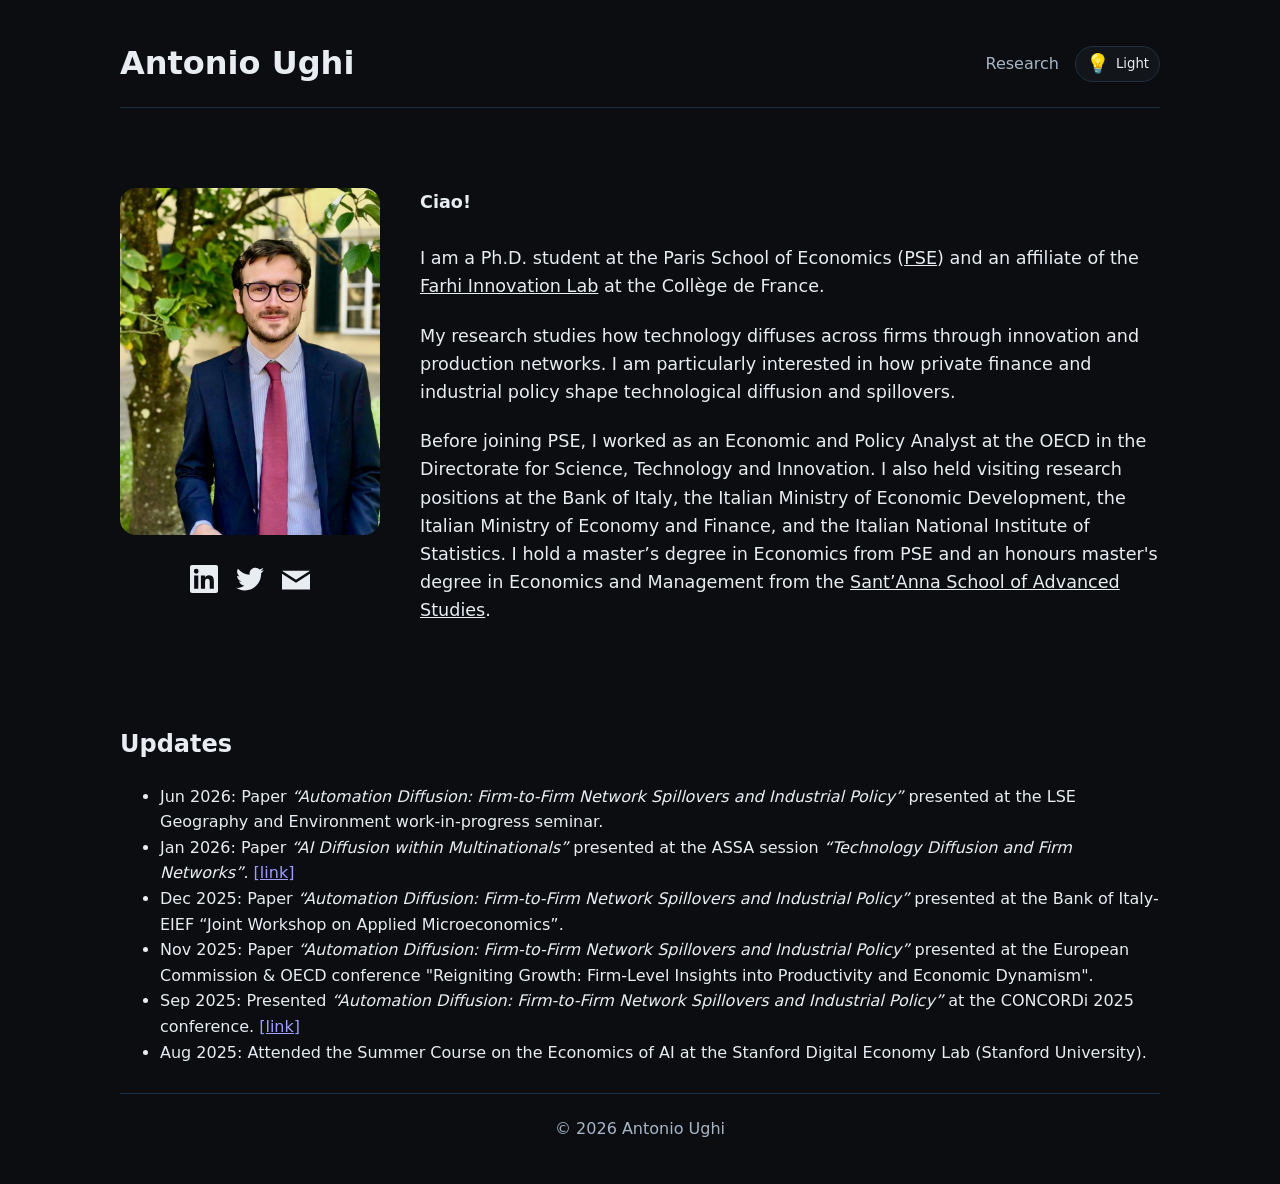
==== index.html @ b4d033c6 "Add files via upload" ====
<!DOCTYPE html>
<html lang="en">
<head>
  <meta charset="utf-8" />
  <meta name="viewport" content="width=device-width, initial-scale=1" />
  <title>Antonio Ughi</title>
  <meta name="description" content="Personal website of Antonio Ughi." />
  <meta name="theme-color" content="#0b0d10" />
  <link rel="stylesheet" href="assets/styles.css" />
  <!-- Set the saved theme before CSS paints, even when external JS is unavailable. -->
  <script>
    (function () {
      var theme = "dark";
      try { theme = localStorage.getItem("website-theme") || "dark"; } catch (e) {}
      document.documentElement.setAttribute("data-theme", theme === "light" ? "light" : "dark");
    })();
  </script>
  <!-- Theme essentials duplicated here so HTML-only updates still work with the old stylesheet. -->
  <style>
    html[data-theme="dark"] {
      color-scheme: dark;
      --bg:#0b0d10; --bg2:#0f1419; --card:#12161b; --text:#e8edf2;
      --muted:#a7b6c6; --accent:#7dd3fc; --accent2:#a78bfa; --border:#203040;
      --card-link:#e8edf2; --card-link-hover:#a7b6c6;
    }
    html[data-theme="light"] {
      color-scheme: light;
      --bg:#fafafa; --bg2:#f1f5f9; --card:#ffffff; --text:#232c36;
      --muted:#556371; --accent:#17639b; --accent2:#6d4fb3; --border:#dce3e9;
      --card-link:#17639b; --card-link-hover:#0f4772;
    }
    html[data-theme="light"] .card a { color:var(--card-link); }
    html[data-theme="light"] .card a:hover { color:var(--card-link-hover); }
    html[data-theme="light"] .logo img { filter:none; }
    .description p.intro-greeting { margin-bottom:28px; }
    nav { display:flex; align-items:center; }
    .theme-toggle {
      display:inline-flex; align-items:center; justify-content:center; gap:6px;
      margin-left:16px; padding:5px 10px; min-height:36px;
      border:1px solid var(--border); border-radius:20px;
      background:var(--card); color:var(--text); font:inherit; font-size:0.85rem;
      line-height:1; cursor:pointer; white-space:nowrap;
    }
    .theme-toggle:hover { border-color:var(--accent); color:var(--accent); }
    .theme-toggle:focus-visible { outline:2px solid var(--accent); outline-offset:3px; }
    .theme-emoji { display:inline-block; font-size:19px; line-height:1; font-family:"Apple Color Emoji","Segoe UI Emoji","Noto Color Emoji",sans-serif; }
    .theme-label { font-size:0.83rem; }
    @media(max-width:700px) {
      header { gap:8px; }
      nav { gap:8px; }
      nav a { margin-left:0; font-size:.87rem; }
      .theme-toggle { margin-left:2px; width:36px; height:36px; padding:0; flex-shrink:0; }
      .theme-label { display:none; }
    }
    @media(max-width:400px) {
      .wrap { padding:16px; }
      header .brand { gap:7px; }
      .logo { width:34px; height:34px; }
      header .brand strong { font-size:.85rem; }
      nav { gap:6px; }
      nav a { font-size:.82rem; }
      .theme-toggle { width:32px; height:32px; }
    }
  </style>

  <link rel="icon" type="image/png" href="favicon.png" />

</head>

<body>
  <div class="wrap">

    <!-- DESKTOP HEADER -->
    <header class="desktop-header">
      <div class="brand">
        <div class="site-title">Antonio Ughi</div>
      </div>

      <nav>
        <a href="research.html">Research</a>

        <button type="button" class="theme-toggle" aria-label="Switch to light mode" title="Switch to light mode" aria-pressed="false">
          <span class="theme-emoji" aria-hidden="true">💡</span>
          <span class="theme-label" aria-hidden="true">Light</span>
        </button>
      </nav>
    </header>

    <!-- MOBILE HEADER -->
    <header class="mobile-header">
      <div class="brand">
        <div class="logo">
          <img
            src="assets/AU_logo.jpeg"
            alt="Antonio Ughi"
            style="width:100%;height:100%;object-fit:cover;border-radius:12px;"
          />
        </div>
        <div><strong>Antonio Ughi</strong></div>
      </div>

      <nav>
        <a href="research.html">Research</a>

        <button type="button" class="theme-toggle" aria-label="Switch to light mode" title="Switch to light mode" aria-pressed="false">
          <span class="theme-emoji" aria-hidden="true">💡</span>
          <span class="theme-label" aria-hidden="true">Light</span>
        </button>
      </nav>
    </header>

    <!-- PROFILE AND DESCRIPTION -->
    <section class="hero aligned">
      <div>
        <img
          src="assets/AU.jpeg"
          alt="Antonio Ughi"
          class="profile-photo"
        />

        <!-- Contact icons -->
        <div class="social-links">

          <!-- LinkedIn -->
          <a
            href="https://www.linkedin.com/in/antonio-ughi-1ab396157/"
            target="_blank"
            rel="noopener noreferrer"
            aria-label="LinkedIn profile" title="LinkedIn profile"
          >
            <svg xmlns="http://www.w3.org/2000/svg" width="28" height="28"
                 viewBox="0 0 24 24" fill="currentColor"
                 aria-hidden="true" focusable="false">
              <path d="M20.447 20.452h-3.554v-5.569c0-1.328-.027-3.037-1.852-3.037-1.853 0-2.136 1.445-2.136 2.94v5.666H9.35V9h3.414v1.561h.049c.476-.9 1.637-1.85 3.37-1.85 3.601 0 4.267 2.37 4.267 5.455v6.286zM5.337 7.433a2.06 2.06 0 1 1 0-4.12 2.06 2.06 0 0 1 0 4.12zM7.119 20.452H3.555V9h3.564v11.452zM22.225 0H1.771C.792 0 0 .774 0 1.729v20.542C0 23.227.792 24 1.771 24h20.451C23.2 24 24 23.227 24 22.271V1.729C24 .774 23.2 0 22.222 0h.003z" />
            </svg>
          </a>

          <!-- Twitter/X -->
          <a
            href="https://x.com/antonioughi"
            target="_blank"
            rel="noopener noreferrer"
            aria-label="Twitter"
          >
            <svg xmlns="http://www.w3.org/2000/svg"
                 width="28" height="28"
                 viewBox="0 0 24 24"
                 fill="currentColor">
              <path d="M23.954 4.569c-.885.392-1.83.656-2.825.775 1.014-.611 1.794-1.574 2.163-2.723-.951.555-2.005.959-3.127 1.184-.897-.959-2.178-1.555-3.594-1.555-2.717 0-4.924 2.207-4.924 4.924 0 .39.045.765.127 1.124-4.09-.205-7.719-2.165-10.148-5.144-.424.729-.666 1.577-.666 2.475 0 1.708.869 3.216 2.188 4.099-.807-.026-1.566-.248-2.229-.616v.062c0 2.385 1.693 4.374 3.946 4.827-.413.111-.849.171-1.296.171-.317 0-.626-.03-.928-.086.627 1.956 2.444 3.379 4.6 3.419-1.68 1.318-3.809 2.105-6.102 2.105-.396 0-.788-.023-1.175-.069 2.189 1.401 4.768 2.215 7.557 2.215 9.054 0 14-7.496 14-13.986 0-.21 0-.423-.015-.634.962-.689 1.8-1.56 2.46-2.548l-.047-.02z"/>
            </svg>
          </a>

          <!-- Email -->
          <a
            href="mailto:antonio.ughi@psemail.eu"
            aria-label="Email"
          >
            <svg xmlns="http://www.w3.org/2000/svg"
                 width="28" height="28"
                 viewBox="0 0 24 24"
                 fill="currentColor">
              <path d="M12 12.713l11.985-7.713h-23.97l11.985 7.713zm0 2.574l-12-7.713v13.426h24v-13.426l-12 7.713z"/>
            </svg>
          </a>
        </div>
      </div>

      <div class="description">

        <p class="intro-greeting">
          <strong>Ciao!</strong>
        </p>

        <p style="margin-bottom: 1.2em;">
          I am a Ph.D. student at the Paris School of Economics
          (<a href="https://www.parisschoolofeconomics.eu/en/about-pse/"
              target="_blank">PSE</a>)
          and an affiliate of the
          <a href="https://www.farhi-innovation-lab.fr"
             target="_blank">Farhi Innovation Lab</a>
          at the Collège de France.
        </p>

        <p style="margin-bottom: 1.2em;">
          My research studies how technology diffuses across firms through
          innovation and production networks.
          I am particularly interested in how private finance and industrial
          policy shape technological diffusion and spillovers.
        </p>

        <p style="margin-bottom: 1.2em;">
          Before joining PSE, I worked as an Economic and Policy Analyst
          at the OECD in the Directorate for Science, Technology and
          Innovation. I also held visiting research positions at the
          Bank of Italy, the Italian Ministry of Economic Development,
          the Italian Ministry of Economy and Finance, and the Italian
          National Institute of Statistics.
          I hold a master’s degree in Economics from PSE and an honours
          master's degree in Economics and Management from the
          <a href="https://www.santannapisa.it/en/university/santanna-glance"
             target="_blank">Sant’Anna School of Advanced Studies</a>.
        </p>

      </div>
    </section>

    <!-- UPDATES -->
    <section class="updates">
      <h2>Updates</h2>

      <ul class="updates-list">

        <li>
          <span class="update-date">Jun 2026: </span>
          <span class="update-text">
            Paper <em>“Automation Diffusion: Firm-to-Firm Network Spillovers
            and Industrial Policy”</em> presented at the
            LSE Geography and Environment work-in-progress seminar.
          </span>
        </li>

        <li>
          <span class="update-date">Jan 2026:</span>
          <span class="update-text">
            Paper <em>“AI Diffusion within Multinationals”</em>
            presented at the ASSA session
            <em>“Technology Diffusion and Firm Networks”</em>.
            <a
              href="https://www.aeaweb.org/conference/2026/program/1206?q=eNqrVipOLS7OzM8LqSxIVbKqhnGVrJQMlWp1lBKLi_OTgRwlHaWS1KJcXAgrJbESKpSZmwphlWWmloO0FxUUXDAFTA1AegsS00GyhkAOXDCMpB5E"
              target="_blank"
              rel="noopener noreferrer"
            >[link]</a>
          </span>
        </li>

        <li>
          <span class="update-date">Dec 2025: </span>
          <span class="update-text">
            Paper <em>“Automation Diffusion: Firm-to-Firm Network Spillovers
            and Industrial Policy”</em> presented at the
            Bank of Italy-EIEF “Joint Workshop on Applied Microeconomics”.
          </span>
        </li>

        <li>
          <span class="update-date">Nov 2025: </span>
          <span class="update-text">
            Paper <em>“Automation Diffusion: Firm-to-Firm Network Spillovers
            and Industrial Policy”</em> presented at the European
            Commission &amp; OECD conference
            "Reigniting Growth: Firm-Level Insights into Productivity
            and Economic Dynamism".
          </span>
        </li>

        <li>
          <span class="update-date">Sep 2025: </span>
          <span class="update-text">
            Presented <em>“Automation Diffusion: Firm-to-Firm Network
            Spillovers and Industrial Policy”</em> at the
            CONCORDi 2025 conference.
            <a
              href="https://iri.jrc.ec.europa.eu/concordi-2025"
              target="_blank"
              rel="noopener noreferrer"
            >[link]</a>
          </span>
        </li>

        <li>
          <span class="update-date">Aug 2025: </span>
          <span class="update-text">
            Attended the Summer Course on the Economics of AI at the
            Stanford Digital Economy Lab (Stanford University).
          </span>
        </li>

      </ul>
    </section>

    <footer>
      © <span id="year"></span> Antonio Ughi
    </footer>

  </div>


  <!-- Self-contained toggle: no separate JavaScript file is required. -->
  <script>
    (function () {
      "use strict";
      var root = document.documentElement;
      var buttons = document.querySelectorAll(".theme-toggle");
      var storageKey = "website-theme";

      function applyTheme(theme) {
        var light = theme === "light";
        root.setAttribute("data-theme", light ? "light" : "dark");
        buttons.forEach(function (button) {
          button.querySelector(".theme-emoji").textContent = light ? "🌙" : "💡";
          button.querySelector(".theme-label").textContent = light ? "Dark" : "Light";
          button.setAttribute("aria-label", light ? "Switch to dark mode" : "Switch to light mode");
          button.setAttribute("title", light ? "Switch to dark mode" : "Switch to light mode");
          button.setAttribute("aria-pressed", String(light));
        });
        var meta = document.querySelector('meta[name="theme-color"]');
        if (meta) meta.setAttribute("content", light ? "#fafafa" : "#0b0d10");
      }

      applyTheme(root.getAttribute("data-theme"));
      buttons.forEach(function (button) {
        button.addEventListener("click", function () {
          var next = root.getAttribute("data-theme") === "light" ? "dark" : "light";
          applyTheme(next);
          try { localStorage.setItem(storageKey, next); } catch (e) {}
        });
      });
      var year = document.getElementById("year");
      if (year) year.textContent = new Date().getFullYear();
    })();
  </script>
</body>
</html>
---- assets/styles.css ----
:root{--bg:#0b0d10;--bg2:#0f1419;--card:#12161b;--text:#e8edf2;--muted:#a7b6c6;--accent:#7dd3fc;--accent2:#a78bfa;--border:#203040;--max:1040px}

html,body{margin:0;padding:0;background:var(--bg);color:var(--text);font:16px/1.6 system-ui,-apple-system,Segoe UI,Roboto,Helvetica,Arial}
.wrap{max-width:var(--max);margin:0 auto;padding:20px}
header{padding:18px 0;border-bottom:1px solid var(--border);display:flex;justify-content:space-between;align-items:center}
.brand{display:flex;align-items:center;gap:12px}
.logo{width:40px;height:40px;border-radius:12px;background:linear-gradient(135deg,var(--accent),var(--accent2));display:grid;place-items:center;color:#0b0d10;font-weight:800}
nav a{margin-left:20px;color:var(--muted);text-decoration:none;font-weight:500}
nav a:hover{color:var(--accent)}
nav a.active{color:var(--accent)}
.hero{display:grid;gap:20px;padding:40px 0}
@media(min-width:900px){.hero{grid-template-columns:1fr 1fr;align-items:center}}
.card{background:var(--card);border:1px solid var(--border);border-radius:16px;padding:20px}
h1{font-size:clamp(28px,4vw,40px);line-height:1.1;margin:0 0 10px}
h2{margin-top:40px}
p{color:var(--muted)}
img{max-width:100%;border-radius:12px;display:block}
footer{border-top:1px solid var(--border);margin-top:28px;padding:22px 0;color:var(--muted);text-align:center}
.page{padding:32px 0}
.pdf-viewer{width:100%;height:780px;border:none;border-radius:12px;background:var(--bg2)}
.btn{display:inline-block;margin-left:10px;padding:.5rem .75rem;border:1px solid var(--border);border-radius:10px;color:var(--text);text-decoration:none}
.btn:hover{border-color:var(--accent);color:var(--accent)}
.small{font-size:.9rem}.muted{color:var(--muted)}


.site-title {
  font-size: 2rem;
  font-weight: 700;
  color: var(--text);
}

.hero.aligned {
  display: grid;
  grid-template-columns: auto 1fr;
  gap: 40px;
  align-items: start;
  margin-top: 40px;
}

.profile-photo {
  max-width: 260px;
  border-radius: 16px;
  display: block;
}

.description p {
  color: var(--text);   /* plain white (in dark mode) */
  font-size: 1.1rem;
  line-height: 1.6;
  margin: 0;
}

.description a {
  color: var(--text);          /* same as main text */
  text-decoration: underline;  /* keep underline for clarity */
}

.description a:hover {
  color: var(--accent);        /* highlight with accent color on hover */
}


.social-links {
  display: flex;
  justify-content: center; /* centers under photo */
  gap: 18px;               /* spacing between icons */
}

.social-links svg {
  fill: var(--text);        /* makes icons the same color as your text (white in dark mode) */
  transition: fill 0.2s ease, transform 0.2s ease;
}

.social-links a:hover svg {
  fill: var(--accent);      /* highlight color on hover */
  transform: scale(1.15);
}

.profile-photo {
  display: block;
  margin-bottom: 30px; /* adds clear space below the photo */
}


.card {
  padding-top: 12px;   /* reduce from default (likely 20–30px) */
  padding-right: 20px;
  padding-bottom: 20px;
  padding-left: 20px;
}

/* Also shrink top margin of section headings inside cards */
.card h2, 
.card h3 {
  margin-top: 0.4em;   /* default is ~1em */
}



.card ul li {
  margin-bottom: 30px; /* adjust this value for more or less spacing */
}

.card a {
  color: var(--card-link);
  text-decoration: underline;  /* keep underline if you want it clear it's clickable */
}

.card a:hover {
  color: var(--card-link-hover); /* theme-aware link hover */
}



/* Default: show desktop header, hide mobile header */ .desktop-header { display: flex; } .mobile-header { display: none !important; } /* On phones: hide desktop header, show research-style mobile header AND hide the big picture column */ @media (max-width: 700px) { .desktop-header { display: none !important; } .mobile-header { display: flex !important; } /* Hide the big photo (first column in hero) on mobile */ .hero.aligned > div:first-child { display: none !important; } }



/* Light and dark palettes respond to the visitor's choice, not OS auto-theme. */
:root { --card-link:#e8edf2; --card-link-hover:#a7b6c6; }
html[data-theme="dark"] {
  color-scheme:dark;
  --bg:#0b0d10; --bg2:#0f1419; --card:#12161b; --text:#e8edf2;
  --muted:#a7b6c6; --accent:#7dd3fc; --accent2:#a78bfa; --border:#203040;
  --card-link:#e8edf2; --card-link-hover:#a7b6c6;
}
html[data-theme="light"] {
  color-scheme:light;
  --bg:#fafafa; --bg2:#f1f5f9; --card:#ffffff; --text:#232c36;
  --muted:#556371; --accent:#17639b; --accent2:#6d4fb3; --border:#dce3e9;
  --card-link:#17639b; --card-link-hover:#0f4772;
}
.card a { color:var(--card-link); }
.card a:hover { color:var(--card-link-hover); }
html[data-theme="light"] .logo img { filter:invert(1); }
.description p.intro-greeting { margin-bottom:28px; }

/* Light bulb theme control: standard Unicode symbols, no icon dependencies. */
nav { display:flex; align-items:center; }
.theme-toggle {
  display:inline-flex; align-items:center; justify-content:center; gap:6px;
  margin-left:16px; padding:5px 10px; min-height:36px;
  border:1px solid var(--border); border-radius:20px;
  background:var(--card); color:var(--text); font:inherit; font-size:.85rem;
  line-height:1; cursor:pointer; white-space:nowrap;
}
.theme-toggle:hover { border-color:var(--accent); color:var(--accent); }
.theme-toggle:focus-visible { outline:2px solid var(--accent); outline-offset:3px; }
.theme-emoji { display:inline-block; font-size:19px; line-height:1; font-family:"Apple Color Emoji","Segoe UI Emoji","Noto Color Emoji",sans-serif; }
.theme-label { font-size:.83rem; }
@media(max-width:700px) {
  header { gap:8px; }
  nav { gap:8px; }
  nav a { margin-left:0; font-size:.87rem; }
  .theme-toggle { margin-left:2px; width:36px; height:36px; padding:0; flex-shrink:0; }
  .theme-label { display:none; }
}
@media(max-width:400px) {
  .wrap { padding:16px; }
  header .brand { gap:7px; }
  .logo { width:34px; height:34px; }
  header .brand strong { font-size:.85rem; }
  nav { gap:6px; }
  nav a { font-size:.82rem; }
  .theme-toggle { width:32px; height:32px; }
}
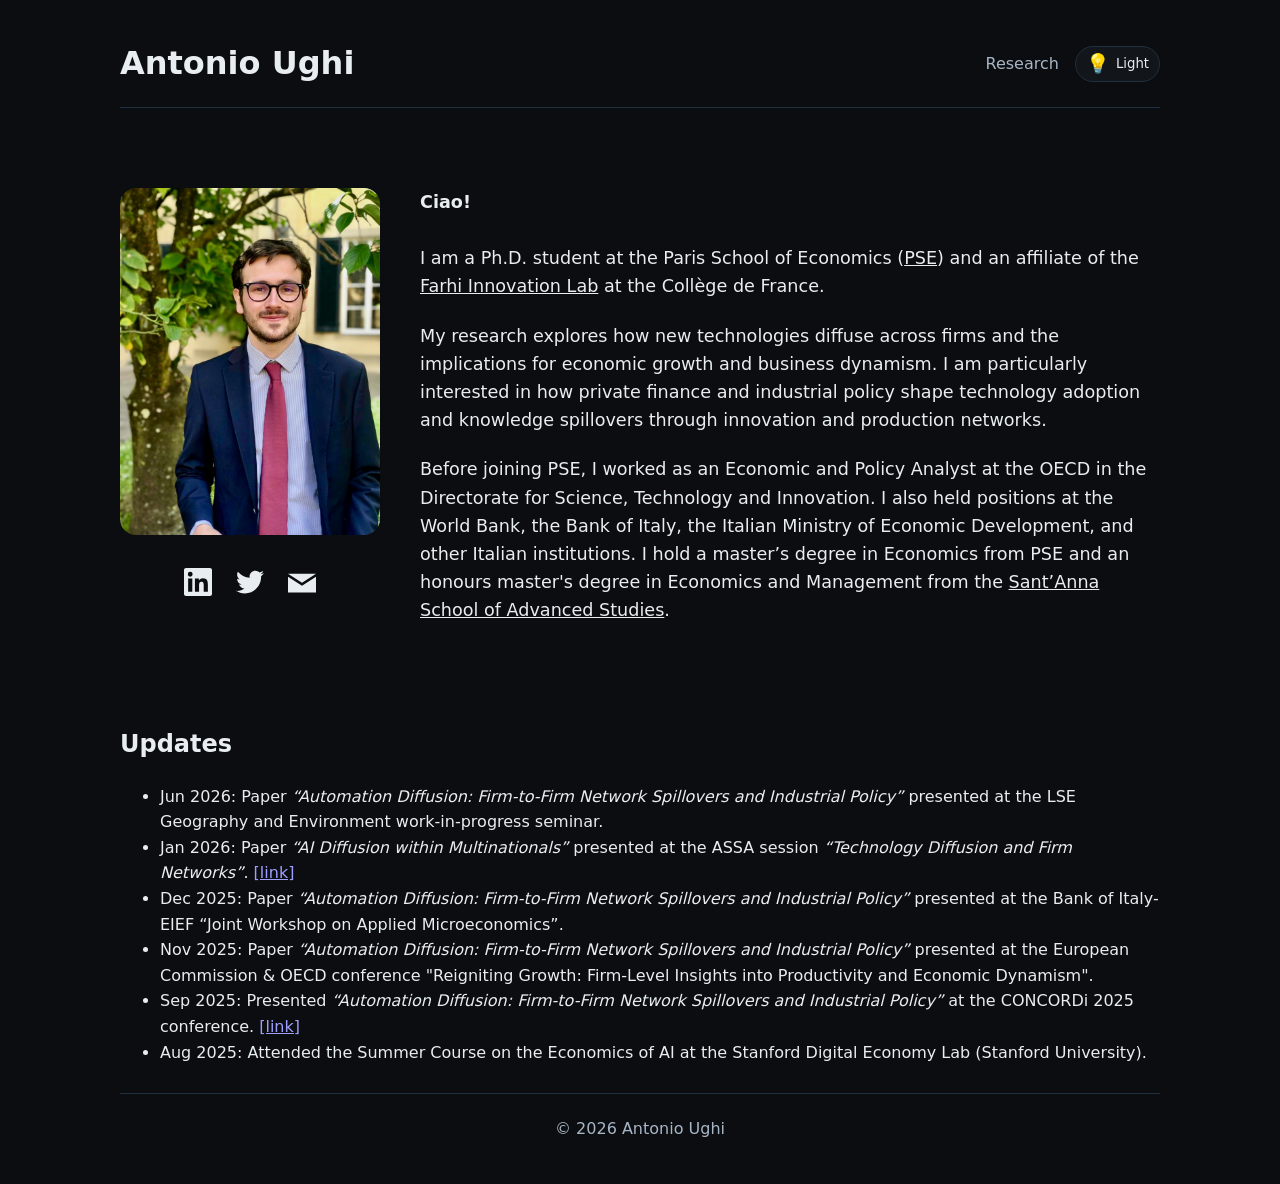
==== commit c7b5c631: "Update index.html" ====
--- a/index.html
+++ b/index.html
@@ -183,22 +183,17 @@
         </p>
 
         <p style="margin-bottom: 1.2em;">
-          My research studies how technology diffuses across firms through
-          innovation and production networks.
-          I am particularly interested in how private finance and industrial
-          policy shape technological diffusion and spillovers.
+         My research explores how new technologies diffuse across firms and the implications for economic growth and business dynamism. 
+         I am particularly interested in how private finance and industrial policy shape technology adoption and knowledge spillovers through innovation and production networks.
         </p>
 
         <p style="margin-bottom: 1.2em;">
           Before joining PSE, I worked as an Economic and Policy Analyst
           at the OECD in the Directorate for Science, Technology and
-          Innovation. I also held visiting research positions at the
-          Bank of Italy, the Italian Ministry of Economic Development,
-          the Italian Ministry of Economy and Finance, and the Italian
-          National Institute of Statistics.
+          Innovation. I also held positions at the World Bank, the Bank of Italy, the Italian Ministry of Economic Development, and other Italian institutions.
           I hold a master’s degree in Economics from PSE and an honours
           master's degree in Economics and Management from the
-          <a href="https://www.santannapisa.it/en/university/santanna-glance"
+          <a href="https://www.santannapisa.it/en/international-relations/santanna-international-profile"
              target="_blank">Sant’Anna School of Advanced Studies</a>.
         </p>
 
--- a/assets/styles.css
+++ b/assets/styles.css
@@ -112,7 +112,16 @@
 
 
 
-/* Default: show desktop header, hide mobile header */ .desktop-header { display: flex; } .mobile-header { display: none !important; } /* On phones: hide desktop header, show research-style mobile header AND hide the big picture column */ @media (max-width: 700px) { .desktop-header { display: none !important; } .mobile-header { display: flex !important; } /* Hide the big photo (first column in hero) on mobile */ .hero.aligned > div:first-child { display: none !important; } }
+/* Default: show desktop header, hide mobile header */ .desktop-header { display: flex; } .mobile-header { display: none !important; } /* On phones, hide only the portrait, not the social links. */
+@media (max-width:700px) {
+  .desktop-header { display:none !important; }
+  .mobile-header { display:flex !important; }
+  .hero.aligned { grid-template-columns:1fr; gap:14px; }
+  .hero.aligned > div:first-child { display:block !important; order:2; }
+  .hero.aligned > .description { order:1; }
+  .hero.aligned .profile-photo { display:none !important; }
+  .hero.aligned .social-links { justify-content:flex-start; gap:20px; margin-top:2px; }
+}
 
 
 
@@ -132,7 +141,9 @@
 }
 .card a { color:var(--card-link); }
 .card a:hover { color:var(--card-link-hover); }
-html[data-theme="light"] .logo img { filter:invert(1); }
+/* Keep the AU monogram in its original colors in both themes. */
+.logo { background:#0b0d10; overflow:hidden; }
+.logo img, html[data-theme="light"] .logo img { filter:none; }
 .description p.intro-greeting { margin-bottom:28px; }
 
 /* Light bulb theme control: standard Unicode symbols, no icon dependencies. */
@@ -164,3 +175,29 @@
   nav a { font-size:.82rem; }
   .theme-toggle { width:32px; height:32px; }
 }
+
+/* Social icons stay visible and tappable in both themes. */
+.social-links a {
+  display:inline-flex;
+  align-items:center;
+  justify-content:center;
+  width:34px;
+  height:34px;
+  color:var(--text);
+  text-decoration:none;
+}
+.social-links a svg { width:28px; height:28px; display:block; fill:currentColor; }
+.social-links a:hover, .social-links a:focus-visible { color:var(--accent); }
+.social-links a:hover svg, .social-links a:focus-visible svg { fill:currentColor; }
+.social-links a:focus-visible { outline:2px solid var(--accent); outline-offset:3px; border-radius:4px; }
+
+/* AU header portrait: keep exact same image/color in light and dark modes. */
+.logo,
+.logo img,
+html[data-theme="light"] .logo,
+html[data-theme="light"] .logo img {
+  filter:none !important;
+  -webkit-filter:none !important;
+  opacity:1 !important;
+  mix-blend-mode:normal !important;
+}
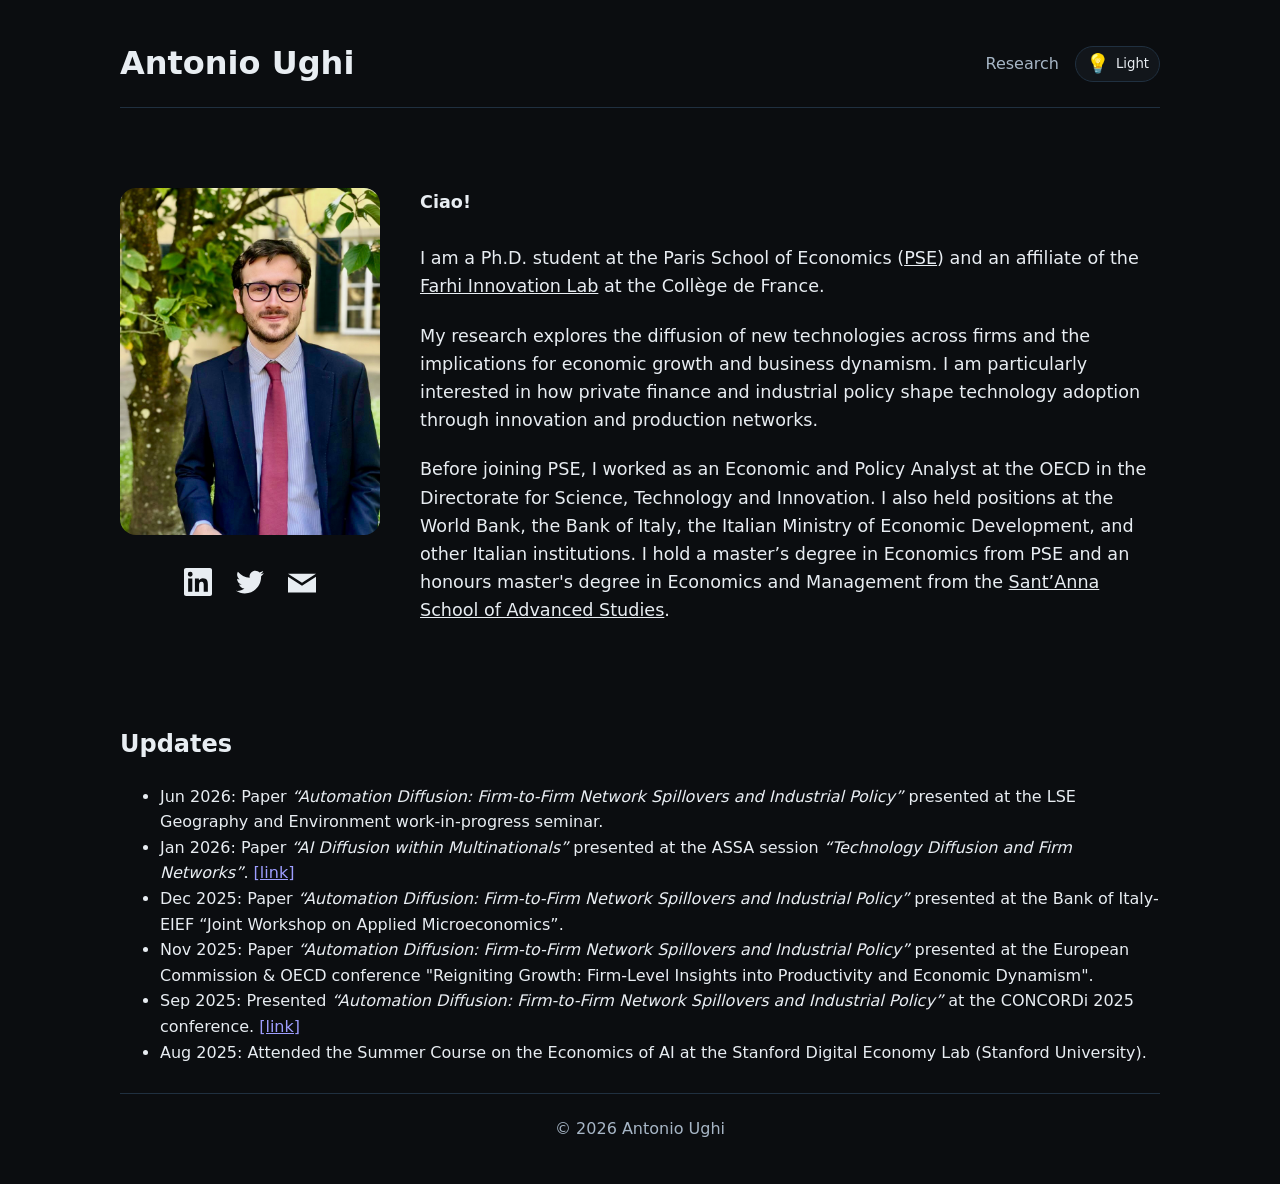
==== commit cabcb226: "Clarify research focus on technology diffusion Refined the description of research focus for clarity" ====
--- a/index.html
+++ b/index.html
@@ -183,8 +183,8 @@
         </p>
 
         <p style="margin-bottom: 1.2em;">
-         My research explores how new technologies diffuse across firms and the implications for economic growth and business dynamism. 
-         I am particularly interested in how private finance and industrial policy shape technology adoption and knowledge spillovers through innovation and production networks.
+         My research explores the diffusion of new technologies across firms and the implications for economic growth and business dynamism. 
+         I am particularly interested in how private finance and industrial policy shape technology adoption through innovation and production networks.
         </p>
 
         <p style="margin-bottom: 1.2em;">
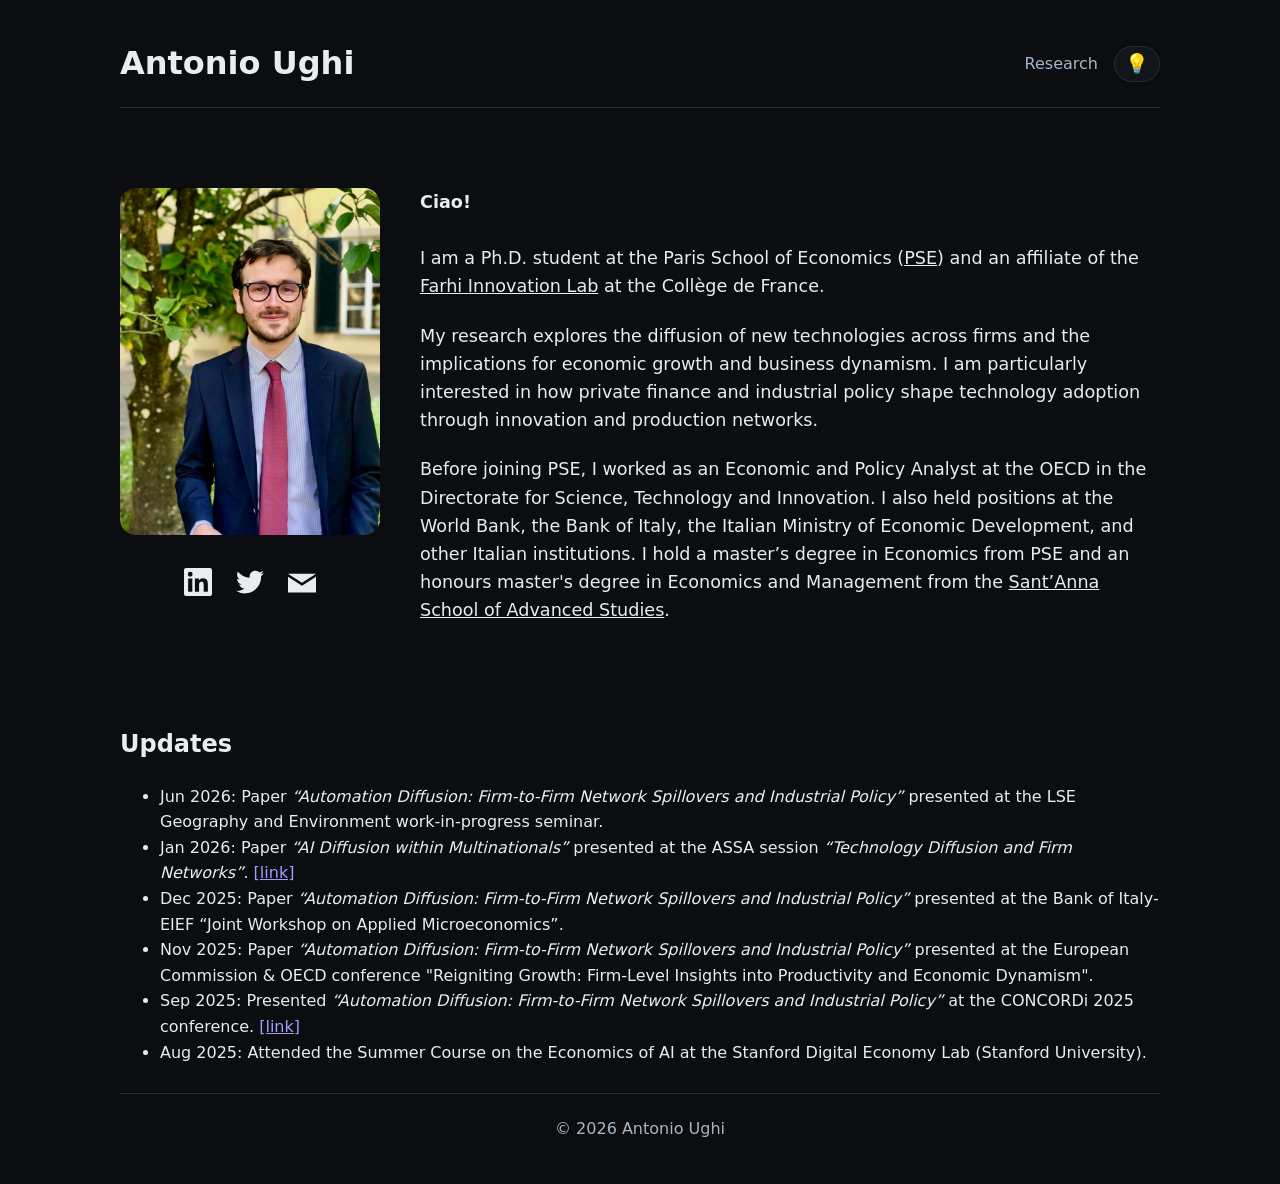
==== commit b0e6d4b7: "Add files via upload" ====
--- a/index.html
+++ b/index.html
@@ -45,13 +45,12 @@
     .theme-toggle:hover { border-color:var(--accent); color:var(--accent); }
     .theme-toggle:focus-visible { outline:2px solid var(--accent); outline-offset:3px; }
     .theme-emoji { display:inline-block; font-size:19px; line-height:1; font-family:"Apple Color Emoji","Segoe UI Emoji","Noto Color Emoji",sans-serif; }
-    .theme-label { font-size:0.83rem; }
+    .theme-label { display:none; }
     @media(max-width:700px) {
       header { gap:8px; }
       nav { gap:8px; }
       nav a { margin-left:0; font-size:.87rem; }
       .theme-toggle { margin-left:2px; width:36px; height:36px; padding:0; flex-shrink:0; }
-      .theme-label { display:none; }
     }
     @media(max-width:400px) {
       .wrap { padding:16px; }
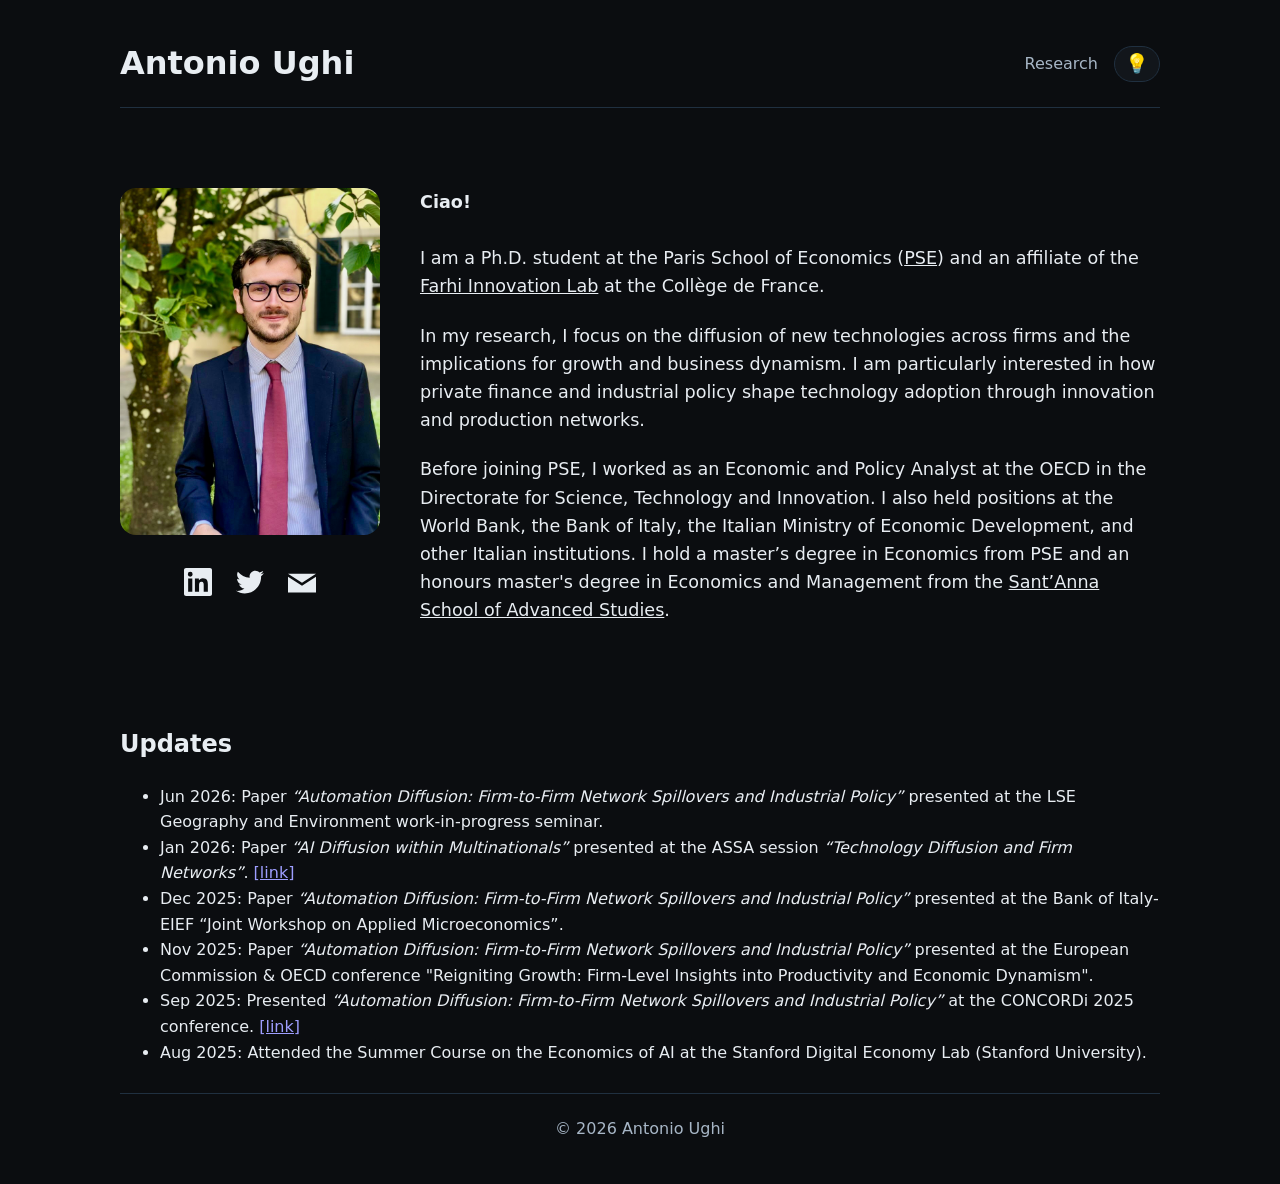
==== commit a89127f9: "Refine wording in research description paragraph" ====
--- a/index.html
+++ b/index.html
@@ -182,7 +182,7 @@
         </p>
 
         <p style="margin-bottom: 1.2em;">
-         My research explores the diffusion of new technologies across firms and the implications for economic growth and business dynamism. 
+         In my research, I focus on the diffusion of new technologies across firms and the implications for growth and business dynamism. 
          I am particularly interested in how private finance and industrial policy shape technology adoption through innovation and production networks.
         </p>
 
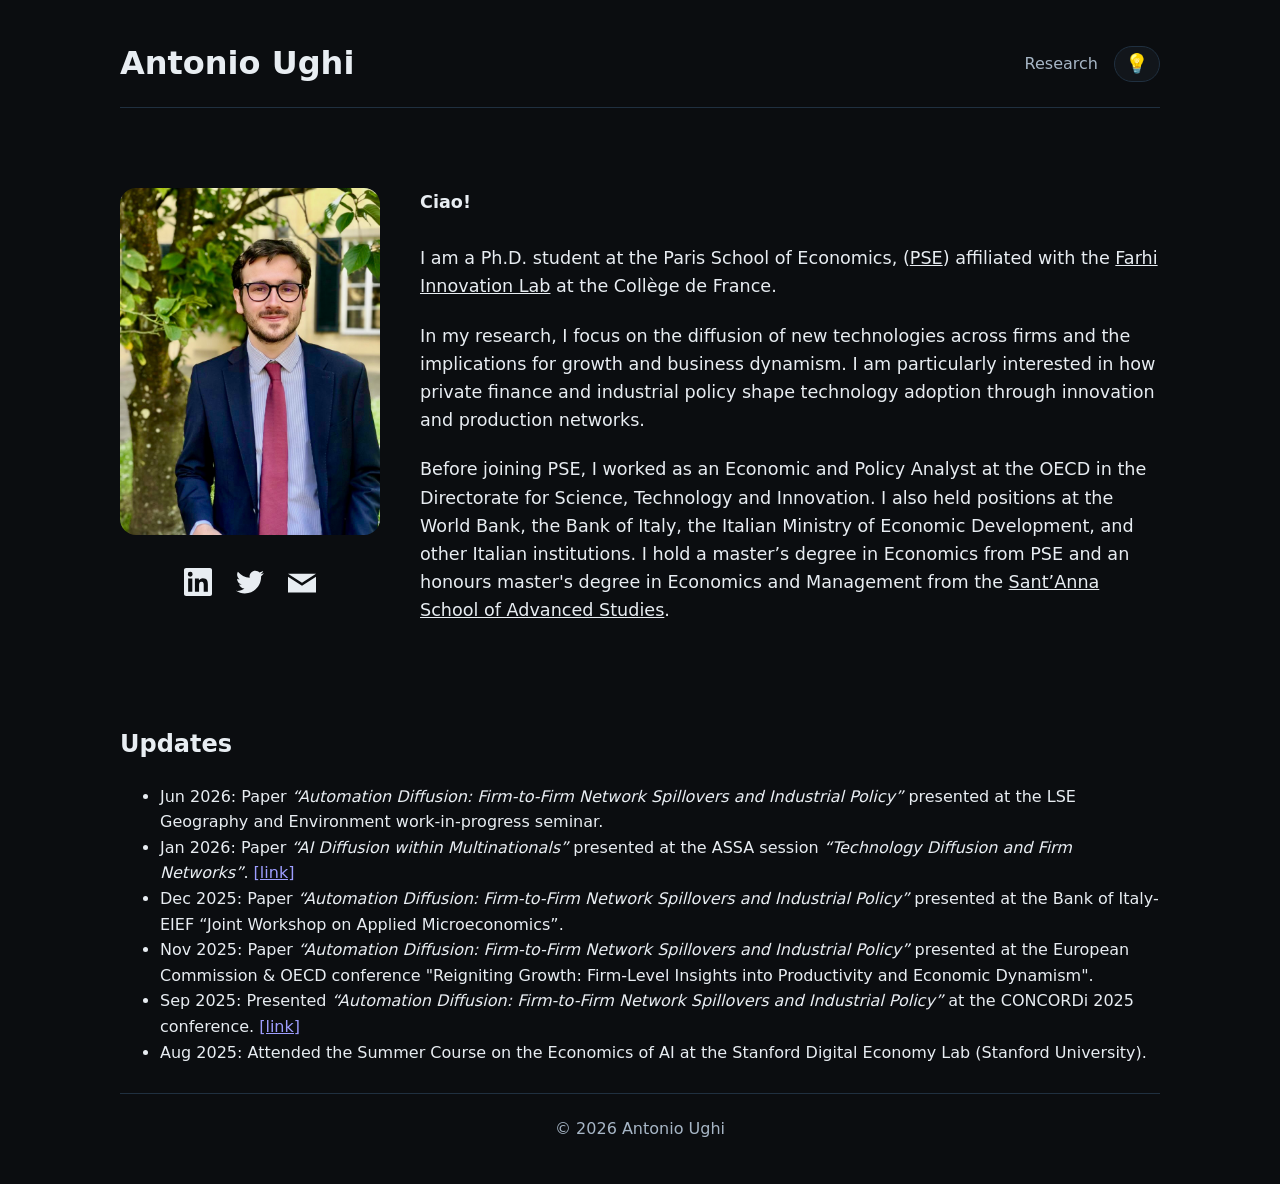
==== commit 7e6bacf4: "Fix grammar in index.html" ====
--- a/index.html
+++ b/index.html
@@ -172,10 +172,10 @@
         </p>
 
         <p style="margin-bottom: 1.2em;">
-          I am a Ph.D. student at the Paris School of Economics
+          I am a Ph.D. student at the Paris School of Economics,
           (<a href="https://www.parisschoolofeconomics.eu/en/about-pse/"
               target="_blank">PSE</a>)
-          and an affiliate of the
+           affiliated with the
           <a href="https://www.farhi-innovation-lab.fr"
              target="_blank">Farhi Innovation Lab</a>
           at the Collège de France.
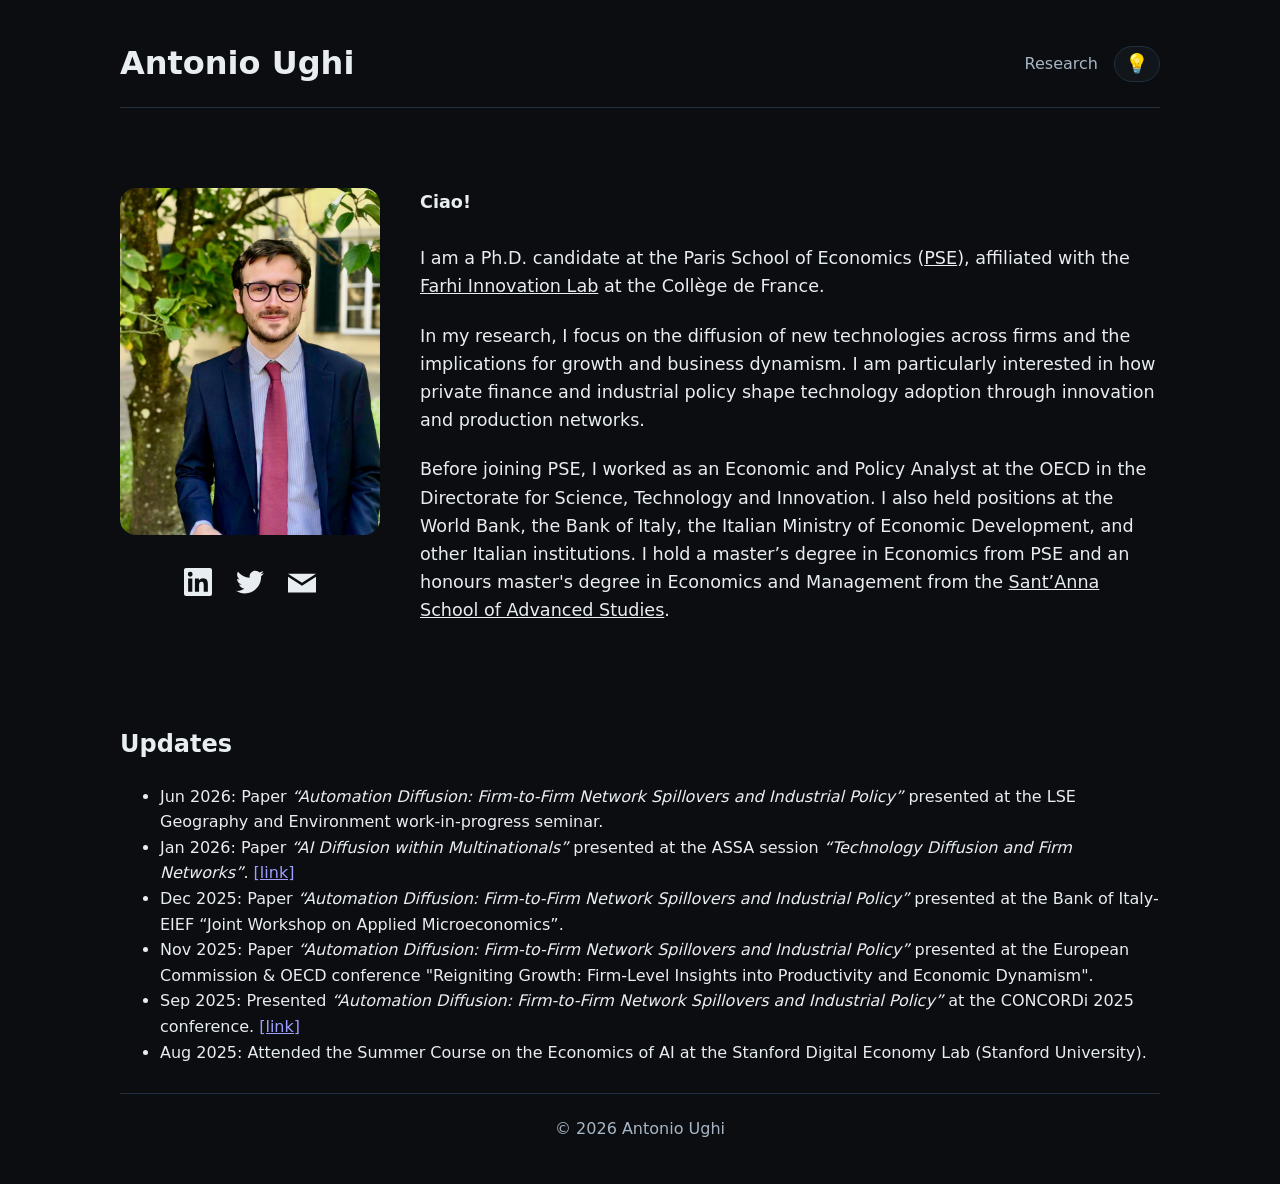
==== commit e943d1ea: "Update title from Ph.D. student to candidate" ====
--- a/index.html
+++ b/index.html
@@ -172,9 +172,9 @@
         </p>
 
         <p style="margin-bottom: 1.2em;">
-          I am a Ph.D. student at the Paris School of Economics,
+          I am a Ph.D. candidate at the Paris School of Economics
           (<a href="https://www.parisschoolofeconomics.eu/en/about-pse/"
-              target="_blank">PSE</a>)
+              target="_blank">PSE</a>),
            affiliated with the
           <a href="https://www.farhi-innovation-lab.fr"
              target="_blank">Farhi Innovation Lab</a>
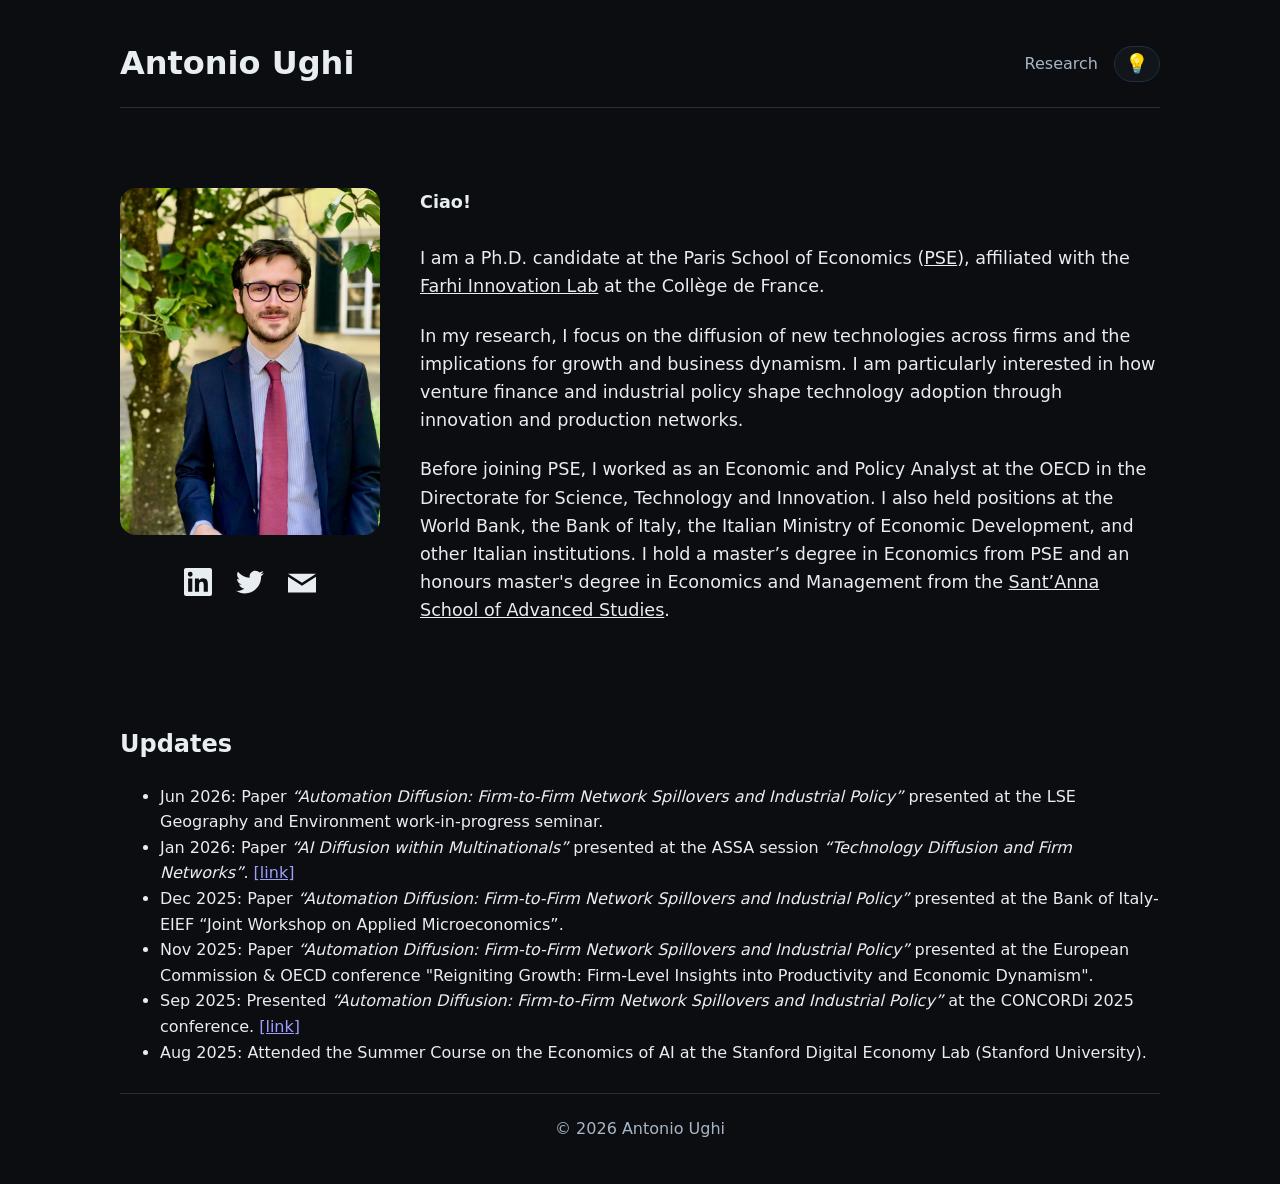
==== commit a4efa9ba: "Update" ====
--- a/index.html
+++ b/index.html
@@ -183,7 +183,7 @@
 
         <p style="margin-bottom: 1.2em;">
          In my research, I focus on the diffusion of new technologies across firms and the implications for growth and business dynamism. 
-         I am particularly interested in how private finance and industrial policy shape technology adoption through innovation and production networks.
+         I am particularly interested in how venture finance and industrial policy shape technology adoption through innovation and production networks.
         </p>
 
         <p style="margin-bottom: 1.2em;">
